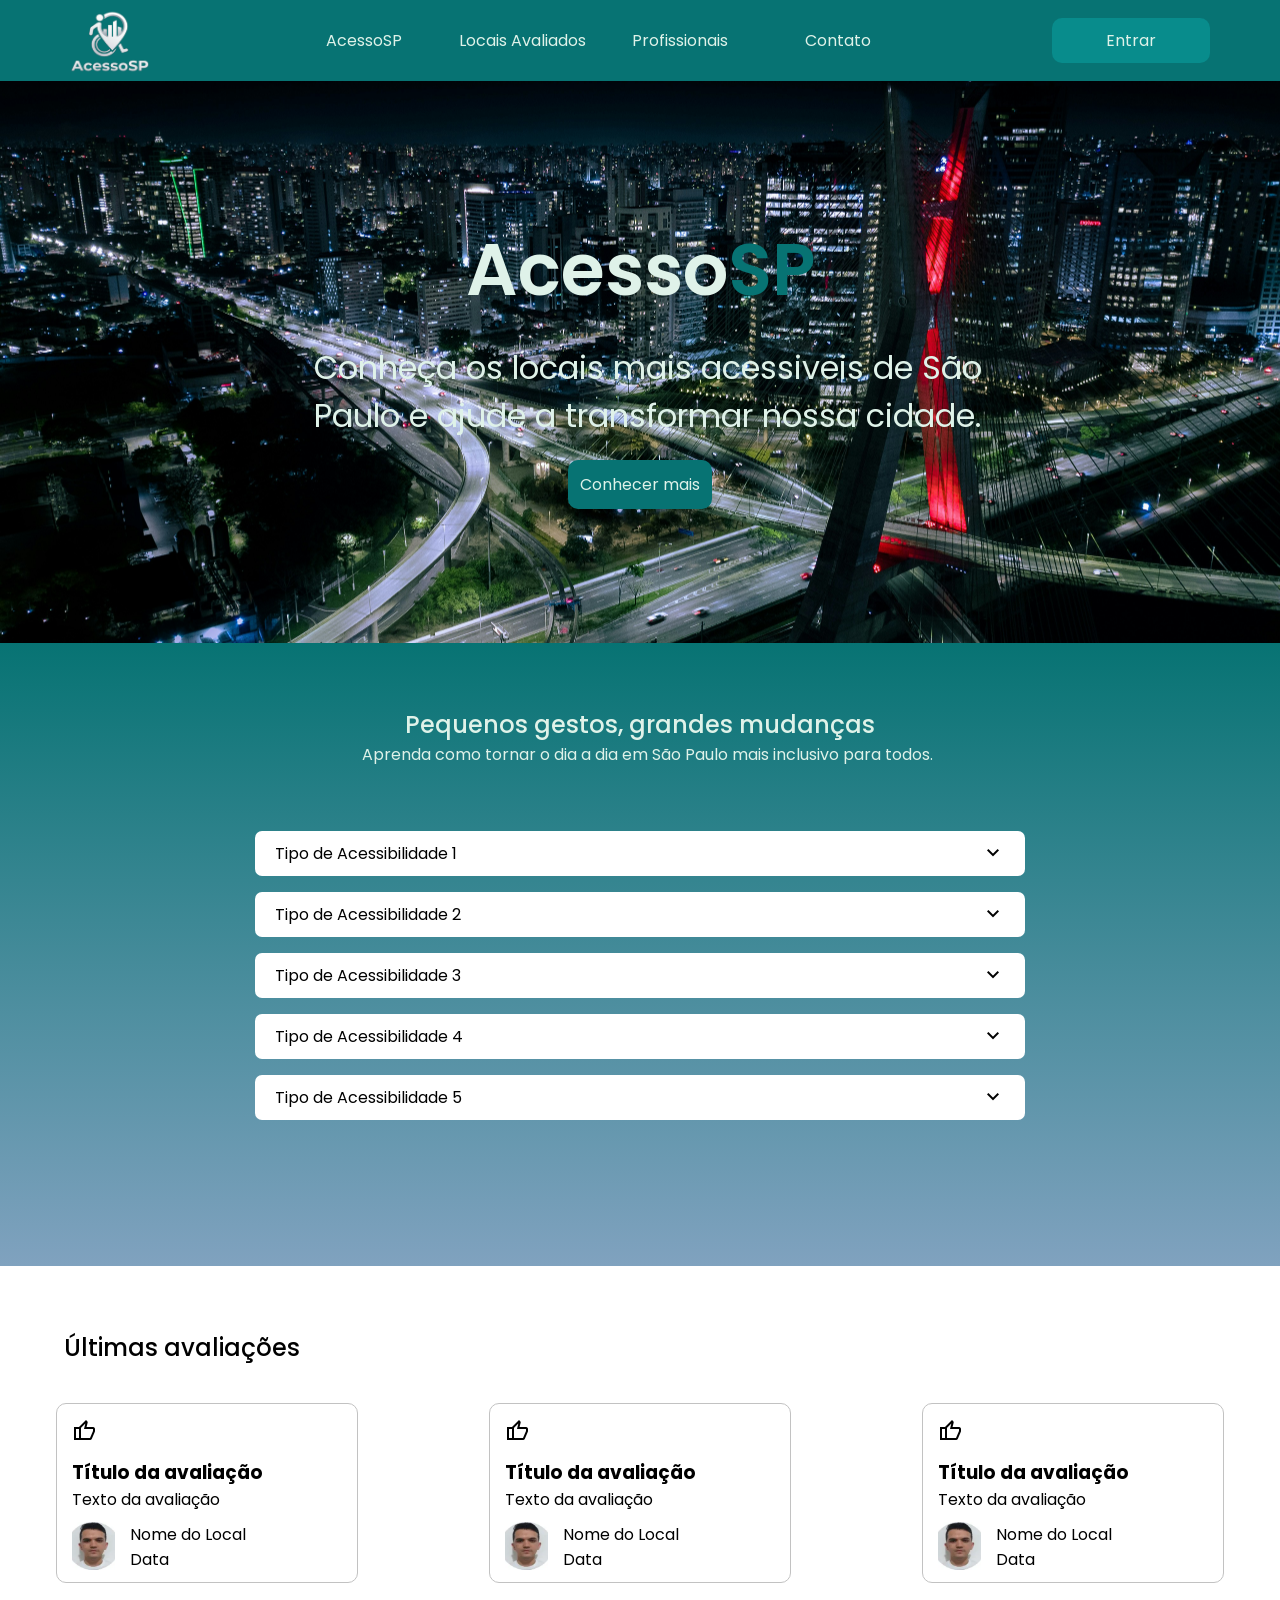
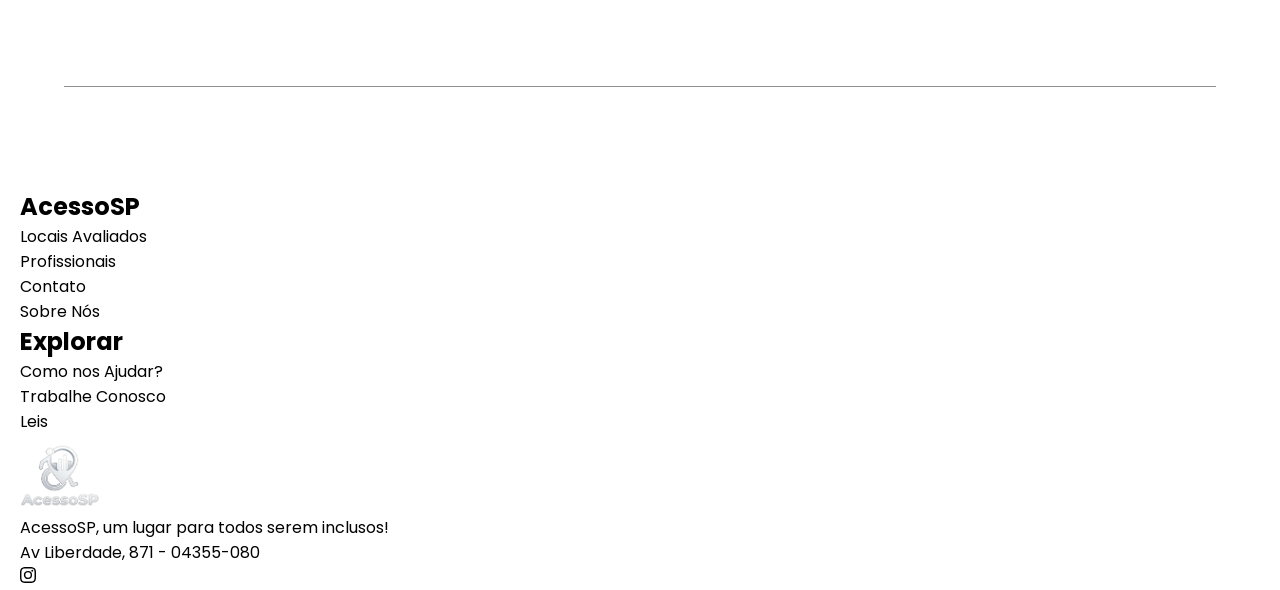
==== index.html @ da03c929 "add files" ====
<!DOCTYPE html>
<html lang="pt-BR">
<head>
    <meta charset="UTF-8">
    <meta name="viewport" content="width=device-width, initial-scale=1.0">
    <link rel="stylesheet" href="estilos/style.css">
    <link rel="stylesheet" href="https://fonts.googleapis.com/css2?family=Material+Symbols+Outlined">
    <title>AcessoSP</title>
</head>
<body>
    <header>
        <div class="cabecalho_navegacao">
            <a href="index.html"><img class="cabecalho_navegacao-logo" src="assets/logo-header.png" alt="Logo do AcessoSP"></a>
            <nav>
                <a class="cabecalho_navegacao_links" href="index.html">AcessoSP</a>
                <a class="cabecalho_navegacao_links" href="locais-avaliados.html">Locais Avaliados</a>
                <a class="cabecalho_navegacao_links" href="profissionais.html">Profissionais</a>
                <a class="cabecalho_navegacao_links" href="contato_html">Contato</a>
            </nav>
            <a class="cabecalho_link_entrar" href="login.html">Entrar</a>
        </div>
    </header>
    <main>
        <div class="hero_imagem_fundo">
            <div class="informacao_imagem_fundo">
                <h1 class="titulo_principal">Acesso<strong class="sp">SP</strong></h1>
                <p>Conheça os locais mais acessiveis de São Paulo e ajude a transformar nossa cidade.</p>
                <a href="">Conhecer mais</a>
            </div>
        </div>
        <section class="acessibilidade">
            <div class="texto_acessibilidade">
                <h2 class="texto_acessibilidade_subtitulo">Pequenos gestos, grandes mudanças</h2>
                <p>Aprenda como tornar o dia a dia em São Paulo mais inclusivo para todos.</p>
            </div>
            <ul>
                <li class="tipo_de_acessibilidade">
                    <p>Tipo de Acessibilidade 1</p>
                    <span class="material-symbols-outlined">keyboard_arrow_down</span>
                </li>
                <li class="tipo_de_acessibilidade">
                    <p>Tipo de Acessibilidade 2</p>
                    <span class="material-symbols-outlined">keyboard_arrow_down</span>
                </li>
                <li class="tipo_de_acessibilidade">
                    <p>Tipo de Acessibilidade 3</p>
                    <span class="material-symbols-outlined">keyboard_arrow_down</span>
                </li>
                <li class="tipo_de_acessibilidade">            
                    <p>Tipo de Acessibilidade 4</p>
                    <span class="material-symbols-outlined">keyboard_arrow_down</span>
                </li>
                <li class="tipo_de_acessibilidade">
                    <p>Tipo de Acessibilidade 5</p>
                    <span class="material-symbols-outlined">keyboard_arrow_down</span>
                </li>
            </ul>
        </section>
        <h2 class="avaliacoes_subtitulo">Últimas avaliações</h2>
        <section class="avaliacoes">
            <div class="row">
                <div class="avaliacoes_avaliacao">
                    <span class="material-symbols-outlined">thumb_up</span>
                    <h3 class="avaliacoes_avaliacao_subtitulo">Título da avaliação</h3>
                    <p class="avaliacoes_paragrafo">Texto da avaliação</p>
                    <div class="person-info">
                        <img class="avaliacoes_imagem" src="assets/person.png" alt="">
                        <div>
                            <p>Nome do Local</p>
                            <p>Data</p>
                        </div>
                    </div>
                </div>

                
                <div class="avaliacoes_avaliacao">
                    <span class="material-symbols-outlined">thumb_up</span>
                    <h3 class="avaliacoes_avaliacao_subtitulo">Título da avaliação</h3>
                    <p class="avaliacoes_paragrafo">Texto da avaliação</p>
                    <div class="person-info">
                        <img class="avaliacoes_imagem" src="assets/person.png" alt="">
                        <div>
                            <p>Nome do Local</p>
                            <p>Data</p>
                        </div>
                    </div>
                </div>

                <div class="avaliacoes_avaliacao">
                    <span class="material-symbols-outlined">thumb_up</span>
                    <h3 class="avaliacoes_avaliacao_subtitulo">Título da avaliação</h3>
                    <p class="avaliacoes_paragrafo">Texto da avaliação</p>
                    <div class="person-info">
                        <img class="avaliacoes_imagem" src="assets/person.png" alt="">
                        <div>
                            <p>Nome do Local</p>
                            <p>Data</p>
                        </div>
                    </div>
                </div>
            </div>
        </section>
    </main>
    <div class="line"></div>
    <footer>
        <div class="container">
            <div>
                <h2></h2>
                <ul>
                    <h2>AcessoSP</h2>
                    <li><a href="">Locais Avaliados</a></li>
                    <li><a href="">Profissionais</a></li>
                    <li><a href="">Contato</a></li>
                    <li><a href="">Sobre Nós</a></li>
                </ul>
            </div>
            <div>
                <ul>
                    <h2>Explorar</h2>
                    <li><a href="">Como nos Ajudar?</a></li>
                    <li><a href="">Trabalhe Conosco</a></li>
                    <li><a href="">Leis</a></li>
                </ul>
            </div>
            <div>
                <ul>
                    <li><a href=""><img class="cabecalho_navegacao-logo" src="assets/logo-header.png" alt="Logo do AcessoSP"></a></li>
                    <li>AcessoSP, um lugar para todos serem inclusos!</li>
                    <li>Av Liberdade, 871 - 04355-080</li>
                </ul>
                <div>
                    <svg xmlns="http://www.w3.org/2000/svg" width="16" height="16" fill="currentColor" class="bi bi-instagram" viewBox="0 0 16 16">
                        <path d="M8 0C5.829 0 5.556.01 4.703.048 3.85.088 3.269.222 2.76.42a3.9 3.9 0 0 0-1.417.923A3.9 3.9 0 0 0 .42 2.76C.222 3.268.087 3.85.048 4.7.01 5.555 0 5.827 0 8.001c0 2.172.01 2.444.048 3.297.04.852.174 1.433.372 1.942.205.526.478.972.923 1.417.444.445.89.719 1.416.923.51.198 1.09.333 1.942.372C5.555 15.99 5.827 16 8 16s2.444-.01 3.298-.048c.851-.04 1.434-.174 1.943-.372a3.9 3.9 0 0 0 1.416-.923c.445-.445.718-.891.923-1.417.197-.509.332-1.09.372-1.942C15.99 10.445 16 10.173 16 8s-.01-2.445-.048-3.299c-.04-.851-.175-1.433-.372-1.941a3.9 3.9 0 0 0-.923-1.417A3.9 3.9 0 0 0 13.24.42c-.51-.198-1.092-.333-1.943-.372C10.443.01 10.172 0 7.998 0zm-.717 1.442h.718c2.136 0 2.389.007 3.232.046.78.035 1.204.166 1.486.275.373.145.64.319.92.599s.453.546.598.92c.11.281.24.705.275 1.485.039.843.047 1.096.047 3.231s-.008 2.389-.047 3.232c-.035.78-.166 1.203-.275 1.485a2.5 2.5 0 0 1-.599.919c-.28.28-.546.453-.92.598-.28.11-.704.24-1.485.276-.843.038-1.096.047-3.232.047s-2.39-.009-3.233-.047c-.78-.036-1.203-.166-1.485-.276a2.5 2.5 0 0 1-.92-.598 2.5 2.5 0 0 1-.6-.92c-.109-.281-.24-.705-.275-1.485-.038-.843-.046-1.096-.046-3.233s.008-2.388.046-3.231c.036-.78.166-1.204.276-1.486.145-.373.319-.64.599-.92s.546-.453.92-.598c.282-.11.705-.24 1.485-.276.738-.034 1.024-.044 2.515-.045zm4.988 1.328a.96.96 0 1 0 0 1.92.96.96 0 0 0 0-1.92m-4.27 1.122a4.109 4.109 0 1 0 0 8.217 4.109 4.109 0 0 0 0-8.217m0 1.441a2.667 2.667 0 1 1 0 5.334 2.667 2.667 0 0 1 0-5.334"/>
                    </svg>
                    
                </div>
            </div>
        </div>
    </footer>
</body>
</html>
---- estilos/style.css ----
@import url('https://fonts.googleapis.com/css2?family=Poppins:ital,wght@0,100;0,200;0,300;0,400;0,500;0,600;0,700;0,800;0,900;1,100;1,200;1,300;1,400;1,500;1,600;1,700;1,800;1,900&display=swap');

* {
    margin: 0;
    padding: 0;
}



:root {
    --cor: #B2A7D9;
    --cor-do-gradiente: #80A2BF;
    --cor-link: #088C8C;
    --cor-principal: #077373;
    --cor-branca: #DFF2E9;
    --cor: #176FA6;
    --cor: #4AC7F5;
    --fonte: "Poppins", sans-serif;
}

body {
    font-family: var(--fonte);
}

/* ---------- CABEÇALHO ---------- */

.cabecalho_navegacao {
    background-color: var(--cor-principal);
    display: flex;
    flex-flow: row wrap;
    justify-content: space-around;
    align-items: center;
    width: 100%;
    height: auto;
}

nav {
    display: flex;
    gap: 10px;
    min-width: 300px;
}

.cabecalho_navegacao-logo {
    margin-top: 10px;
    width: 80px;
    height: 64px;
}

.cabecalho_navegacao_links, .cabecalho_link_entrar {
    border-radius: 10px;
    text-decoration: none;
    text-align: center;
    color: var(--cor-branca);
    width: 138px;
    padding: 5px;
}

.cabecalho_navegacao_links:hover {
    transition-duration: .5s;
    background-color: var(--cor-link);
}

.cabecalho_link_entrar {
    padding: 10px;
    background-color: var(--cor-link);
}

/* ---------- MAIN ---------- */

.hero_imagem_fundo {
    width: 100%;
    height: 562px;
    background: url("../assets/fundo.png") no-repeat center / cover scroll;
}

.informacao_imagem_fundo {
    display: flex;
    flex-flow: column;
    justify-content: center;
    align-items: center;
    gap: 20px;
    height: 562px;
}

.titulo_principal {
    font-weight: 600;
    font-size: 4.5rem;
    color: var(--cor-branca);
}

strong.sp {
    font-weight: 600;
    color: var(--cor-principal);
}

.informacao_imagem_fundo > p {
    min-width: 300px;
    max-width: 726px;
    text-align: center;
    color: var(--cor-branca);
    font-size: 2rem;
}

.informacao_imagem_fundo > a {
    background-color: var(--cor-principal);
    border-radius: 10px;
    padding: 12px;
    text-decoration: none;
    color: var(--cor-branca);
}

.informacao_imagem_fundo > a:hover {
    transition-duration: .5s;
    background-color: var(--cor-link);
}

/* ---------- TIPO DE ACESSIBILIDADE ---------- */

section.acessibilidade { 
    width: 100%;
    height: 623px;
    display: flex;
    flex-flow: column nowrap;
    align-items: center;
    background-image: linear-gradient(to bottom, var(--cor-principal), var(--cor-do-gradiente));
}

div.texto_acessibilidade {
    text-align: center;
    margin-top: 64px;
    margin-bottom: 48px;
    color: var(--cor-branca);
}

.texto_acessibilidade_subtitulo {
    font-weight: 500;
}

li.tipo_de_acessibilidade {
    background-color: #fff;
    padding: 10px;
    margin: 16px;
    width: 300px;
    display: flex;
    flex-flow: row nowrap;
    border-radius: 7px;
    justify-content: space-between;
    transition-duration: .5s;
}

.tipo_de_acessibilidade > p {
    padding-left: 10px;
}

.tipo_de_acessibilidade > span {
    padding-right: 10px;
}



/* ---------- AVALIAÇÕES ---------- */

.avaliacoes {
    height: auto;
}

div.row {
    display: flex;
    flex-flow: column nowrap;
    gap: 20px;
}

.avaliacoes_subtitulo {
    font-size: 1.5rem;
    font-weight: 500;
    margin: 5% 0% 3% 5%;
}

.avaliacoes_avaliacao {
    width: 350px;
    margin: auto;
    height: auto;
    border-radius: 10px;
    border: 1px rgb(194, 194, 194) solid;
    transition-duration: .5s;
}

div.avaliacoes_avaliacao > span.material-symbols-outlined {
    padding: 15px;
}

div.avaliacoes_avaliacao > span, h3, p, div.person-info {
    padding-left: 15px;
}

.person-info {
    display: flex;
    padding: 10px;
}

.avaliacoes_imagem {
    width: 43px;
    height: 48px;
}

div.line {
    background-color: rgba(114, 108, 108, 0.767);
    height: 1px;
    width: 90%;
    margin: 8% 5% 8% 5%;
}

/* ----------------------- FOOTER --------------------------- */

div.container {
    display: flex;
    flex-flow: column;
    margin: 0 20px 0 20px;
    justify-content: space-between;
}

li {
    list-style: none;
}

li > a {
    text-decoration: none;
    color: black;
}

li > a:hover {
    text-decoration: underline;
}

@media (min-width: 650px) {
    li.tipo_de_acessibilidade {
        width: 550px;
        transition-duration: .5s;
    }

    .avaliacoes_avaliacao {
        width: 600px;
        transition-duration: .5s;
    }
}

@media (min-width: 850px) {
    li.tipo_de_acessibilidade {
        width: 750px;
        transition-duration: .5s;
    }
}

@media (min-width: 1000px) {
    .avaliacoes_avaliacao {
        width: 300px;
        transition-duration: .5s;
    }

    div.row {
        flex-flow: row;
        transition-duration: .5s;
    }
}
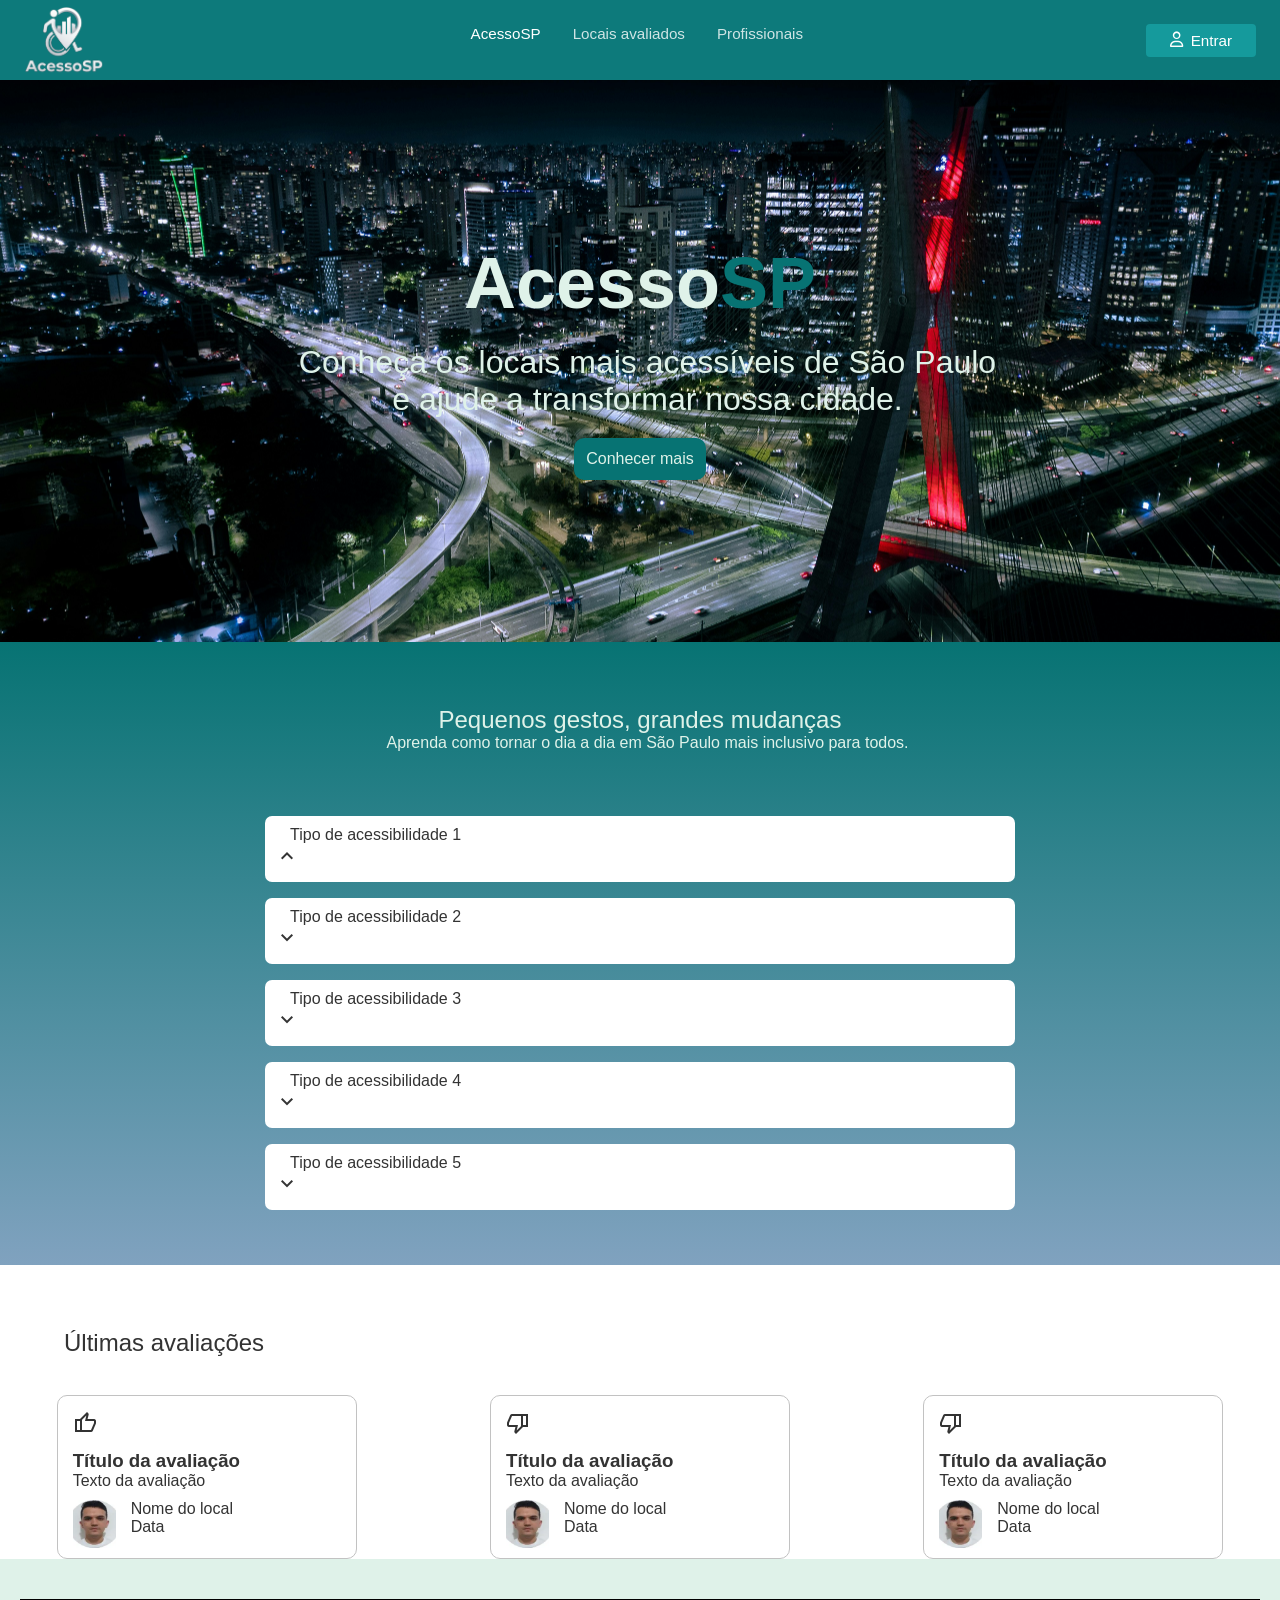
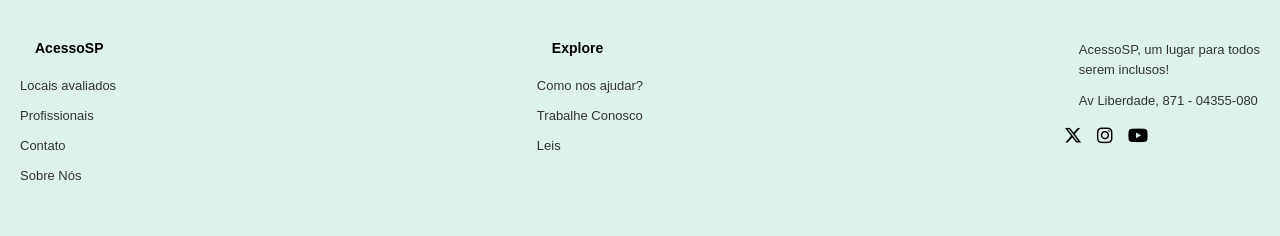
==== commit ae7d29f0: "update" ====
--- a/index.html
+++ b/index.html
@@ -3,59 +3,86 @@
 <head>
     <meta charset="UTF-8">
     <meta name="viewport" content="width=device-width, initial-scale=1.0">
-    <link rel="stylesheet" href="estilos/style.css">
+    <link rel="stylesheet" href="../estilos/global.css">
+    <link rel="stylesheet" href="../estilos/style.css">
+    <link rel="stylesheet" href="https://cdnjs.cloudflare.com/ajax/libs/font-awesome/6.4.0/css/all.min.css">
     <link rel="stylesheet" href="https://fonts.googleapis.com/css2?family=Material+Symbols+Outlined">
-    <title>AcessoSP</title>
+    <title>AcessoSP - Home</title>
 </head>
-<body>
-    <header>
-        <div class="cabecalho_navegacao">
-            <a href="index.html"><img class="cabecalho_navegacao-logo" src="assets/logo-header.png" alt="Logo do AcessoSP"></a>
-            <nav>
-                <a class="cabecalho_navegacao_links" href="index.html">AcessoSP</a>
-                <a class="cabecalho_navegacao_links" href="locais-avaliados.html">Locais Avaliados</a>
-                <a class="cabecalho_navegacao_links" href="profissionais.html">Profissionais</a>
-                <a class="cabecalho_navegacao_links" href="contato_html">Contato</a>
-            </nav>
-            <a class="cabecalho_link_entrar" href="login.html">Entrar</a>
-        </div>
+<body class="page">
+    <header class="navbar">
+        <a href="index.html" class="navbar__logo">
+            <img class="cabecalho_navegacao-logo" src="../assets/logo-header.png" alt="Logo do AcessoSP">
+        </a>
+
+        <button class="navbar__toggle" aria-label="Abrir menu" onclick="toggleMenu()">
+            <span class="navbar__toggle-bar"></span>
+            <span class="navbar__toggle-bar"></span>
+            <span class="navbar__toggle-bar"></span>
+        </button>
+
+        <nav class="navbar__menu" id="navbarMenu">
+            <ul class="navbar__list">
+                <li class="navbar__nav-item"><a href="index.html" class="navbar__link navbar__link--active">AcessoSP</a></li>
+                <li class="navbar__nav-item"><a href="locais-avaliados.html" class="navbar__link">Locais avaliados</a></li>
+                <li class="navbar__nav-item"><a href="encontre-profissionais.html" class="navbar__link">Profissionais</a></li>
+            </ul>
+            <a href="login.html" class="navbar__login-btn">
+                <i class="fa-regular fa-user"></i> Entrar
+            </a>
+        </nav>
     </header>
+
     <main>
         <div class="hero_imagem_fundo">
             <div class="informacao_imagem_fundo">
                 <h1 class="titulo_principal">Acesso<strong class="sp">SP</strong></h1>
-                <p>Conheça os locais mais acessiveis de São Paulo e ajude a transformar nossa cidade.</p>
-                <a href="">Conhecer mais</a>
+                <p>Conheça os locais mais acessíveis de São Paulo e ajude a transformar nossa cidade.</p>
+                <a href="#acessibilidade">Conhecer mais</a>
             </div>
         </div>
-        <section class="acessibilidade">
+
+        <section id="acessibilidade" class="acessibilidade">
             <div class="texto_acessibilidade">
                 <h2 class="texto_acessibilidade_subtitulo">Pequenos gestos, grandes mudanças</h2>
                 <p>Aprenda como tornar o dia a dia em São Paulo mais inclusivo para todos.</p>
             </div>
-            <ul>
+            
+            <ul class="lista-acessibilidade">
+                <li class="tipo_de_acessibilidade expandido">
+                    <div class="acessibilidade-cabecalho">
+                        <p>Tipo de acessibilidade 1</p>
+                        <span class="material-symbols-outlined">keyboard_arrow_up</span>
+                    </div>
+                </li>
+                
                 <li class="tipo_de_acessibilidade">
-                    <p>Tipo de Acessibilidade 1</p>
-                    <span class="material-symbols-outlined">keyboard_arrow_down</span>
+                    <div class="acessibilidade-cabecalho">
+                        <p>Tipo de acessibilidade 2</p>
+                        <span class="material-symbols-outlined">keyboard_arrow_down</span>
+                    </div>
                 </li>
                 <li class="tipo_de_acessibilidade">
-                    <p>Tipo de Acessibilidade 2</p>
-                    <span class="material-symbols-outlined">keyboard_arrow_down</span>
+                    <div class="acessibilidade-cabecalho">
+                        <p>Tipo de acessibilidade 3</p>
+                        <span class="material-symbols-outlined">keyboard_arrow_down</span>
+                    </div>
                 </li>
                 <li class="tipo_de_acessibilidade">
-                    <p>Tipo de Acessibilidade 3</p>
-                    <span class="material-symbols-outlined">keyboard_arrow_down</span>
-                </li>
-                <li class="tipo_de_acessibilidade">            
-                    <p>Tipo de Acessibilidade 4</p>
-                    <span class="material-symbols-outlined">keyboard_arrow_down</span>
+                    <div class="acessibilidade-cabecalho">
+                        <p>Tipo de acessibilidade 4</p>
+                        <span class="material-symbols-outlined">keyboard_arrow_down</span>
+                    </div>
                 </li>
                 <li class="tipo_de_acessibilidade">
-                    <p>Tipo de Acessibilidade 5</p>
-                    <span class="material-symbols-outlined">keyboard_arrow_down</span>
+                    <div class="acessibilidade-cabecalho">
+                        <p>Tipo de acessibilidade 5</p>
+                        <span class="material-symbols-outlined">keyboard_arrow_down</span>
+                    </div>
                 </li>
             </ul>
         </section>
+
         <h2 class="avaliacoes_subtitulo">Últimas avaliações</h2>
         <section class="avaliacoes">
             <div class="row">
@@ -64,78 +91,82 @@
                     <h3 class="avaliacoes_avaliacao_subtitulo">Título da avaliação</h3>
                     <p class="avaliacoes_paragrafo">Texto da avaliação</p>
                     <div class="person-info">
-                        <img class="avaliacoes_imagem" src="assets/person.png" alt="">
+                        <img class="avaliacoes_imagem" src="../assets/person.png" alt="Foto do usuário">
                         <div>
-                            <p>Nome do Local</p>
-                            <p>Data</p>
-                        </div>
-                    </div>
-                </div>
-
-                
-                <div class="avaliacoes_avaliacao">
-                    <span class="material-symbols-outlined">thumb_up</span>
-                    <h3 class="avaliacoes_avaliacao_subtitulo">Título da avaliação</h3>
-                    <p class="avaliacoes_paragrafo">Texto da avaliação</p>
-                    <div class="person-info">
-                        <img class="avaliacoes_imagem" src="assets/person.png" alt="">
-                        <div>
-                            <p>Nome do Local</p>
-                            <p>Data</p>
+                            <p>Nome do local</p>
+                            <p class="data-avaliacao">Data</p>
                         </div>
                     </div>
                 </div>
 
                 <div class="avaliacoes_avaliacao">
-                    <span class="material-symbols-outlined">thumb_up</span>
+                    <span class="material-symbols-outlined">thumb_down</span>
                     <h3 class="avaliacoes_avaliacao_subtitulo">Título da avaliação</h3>
                     <p class="avaliacoes_paragrafo">Texto da avaliação</p>
                     <div class="person-info">
-                        <img class="avaliacoes_imagem" src="assets/person.png" alt="">
+                        <img class="avaliacoes_imagem" src="../assets/person.png" alt="Foto do usuário">
                         <div>
-                            <p>Nome do Local</p>
-                            <p>Data</p>
+                            <p>Nome do local</p>
+                            <p class="data-avaliacao">Data</p>
+                        </div>
+                    </div>
+                </div>
+
+                <div class="avaliacoes_avaliacao">
+                    <span class="material-symbols-outlined">thumb_down</span>
+                    <h3 class="avaliacoes_avaliacao_subtitulo">Título da avaliação</h3>
+                    <p class="avaliacoes_paragrafo">Texto da avaliação</p>
+                    <div class="person-info">
+                        <img class="avaliacoes_imagem" src="../assets/person.png" alt="Foto do usuário">
+                        <div>
+                            <p>Nome do local</p>
+                            <p class="data-avaliacao">Data</p>
                         </div>
                     </div>
                 </div>
             </div>
         </section>
     </main>
-    <div class="line"></div>
+
     <footer>
-        <div class="container">
-            <div>
-                <h2></h2>
+        <hr class="linha-footer">
+        <div class="container footer-container">
+            <div class="footer-coluna">
+                <h3>AcessoSP</h3>
                 <ul>
-                    <h2>AcessoSP</h2>
-                    <li><a href="">Locais Avaliados</a></li>
-                    <li><a href="">Profissionais</a></li>
-                    <li><a href="">Contato</a></li>
+                    <li><a href="locais-avaliados.html">Locais avaliados</a></li>
+                    <li><a href="profissionais.html">Profissionais</a></li>
+                    <li><a href="contato.html">Contato</a></li>
                     <li><a href="">Sobre Nós</a></li>
                 </ul>
             </div>
-            <div>
+            
+            <div class="footer-coluna">
+                <h3>Explore</h3>
                 <ul>
-                    <h2>Explorar</h2>
-                    <li><a href="">Como nos Ajudar?</a></li>
+                    <li><a href="">Como nos ajudar?</a></li>
                     <li><a href="">Trabalhe Conosco</a></li>
                     <li><a href="">Leis</a></li>
                 </ul>
             </div>
-            <div>
-                <ul>
-                    <li><a href=""><img class="cabecalho_navegacao-logo" src="assets/logo-header.png" alt="Logo do AcessoSP"></a></li>
-                    <li>AcessoSP, um lugar para todos serem inclusos!</li>
-                    <li>Av Liberdade, 871 - 04355-080</li>
-                </ul>
-                <div>
-                    <svg xmlns="http://www.w3.org/2000/svg" width="16" height="16" fill="currentColor" class="bi bi-instagram" viewBox="0 0 16 16">
-                        <path d="M8 0C5.829 0 5.556.01 4.703.048 3.85.088 3.269.222 2.76.42a3.9 3.9 0 0 0-1.417.923A3.9 3.9 0 0 0 .42 2.76C.222 3.268.087 3.85.048 4.7.01 5.555 0 5.827 0 8.001c0 2.172.01 2.444.048 3.297.04.852.174 1.433.372 1.942.205.526.478.972.923 1.417.444.445.89.719 1.416.923.51.198 1.09.333 1.942.372C5.555 15.99 5.827 16 8 16s2.444-.01 3.298-.048c.851-.04 1.434-.174 1.943-.372a3.9 3.9 0 0 0 1.416-.923c.445-.445.718-.891.923-1.417.197-.509.332-1.09.372-1.942C15.99 10.445 16 10.173 16 8s-.01-2.445-.048-3.299c-.04-.851-.175-1.433-.372-1.941a3.9 3.9 0 0 0-.923-1.417A3.9 3.9 0 0 0 13.24.42c-.51-.198-1.092-.333-1.943-.372C10.443.01 10.172 0 7.998 0zm-.717 1.442h.718c2.136 0 2.389.007 3.232.046.78.035 1.204.166 1.486.275.373.145.64.319.92.599s.453.546.598.92c.11.281.24.705.275 1.485.039.843.047 1.096.047 3.231s-.008 2.389-.047 3.232c-.035.78-.166 1.203-.275 1.485a2.5 2.5 0 0 1-.599.919c-.28.28-.546.453-.92.598-.28.11-.704.24-1.485.276-.843.038-1.096.047-3.232.047s-2.39-.009-3.233-.047c-.78-.036-1.203-.166-1.485-.276a2.5 2.5 0 0 1-.92-.598 2.5 2.5 0 0 1-.6-.92c-.109-.281-.24-.705-.275-1.485-.038-.843-.046-1.096-.046-3.233s.008-2.388.046-3.231c.036-.78.166-1.204.276-1.486.145-.373.319-.64.599-.92s.546-.453.92-.598c.282-.11.705-.24 1.485-.276.738-.034 1.024-.044 2.515-.045zm4.988 1.328a.96.96 0 1 0 0 1.92.96.96 0 0 0 0-1.92m-4.27 1.122a4.109 4.109 0 1 0 0 8.217 4.109 4.109 0 0 0 0-8.217m0 1.441a2.667 2.667 0 1 1 0 5.334 2.667 2.667 0 0 1 0-5.334"/>
-                    </svg>
-                    
+            
+            <div class="footer-coluna info-empresa">
+                <p>AcessoSP, um lugar para todos<br>serem inclusos!</p>
+                <p>Av Liberdade, 871 - 04355-080</p>
+                
+                <div class="redes-sociais">
+                    <a href=""><i class="fa-brands fa-x-twitter"></i></a>
+                    <a href=""><i class="fa-brands fa-instagram"></i></a>
+                    <a href=""><i class="fa-brands fa-youtube"></i></a>
                 </div>
             </div>
         </div>
     </footer>
+    <script>
+        function toggleMenu() {
+            const menu = document.getElementById('navbarMenu');
+            menu.classList.toggle('navbar__menu--open');
+        }
+    </script>
 </body>
 </html>
--- a/estilos/global.css
+++ b/estilos/global.css
@@ -0,0 +1,328 @@
+/* ==========================================================================
+   1. VARIÁVEIS GLOBAIS (Design System do AcessoSP)
+   ========================================================================== */
+:root {
+    /* Cores Principais (Paleta de Verdes/Azuis do Layout) */
+    --color-primary: #0d7a7b;       /* Verde escuro principal da Navbar */
+    --color-primary-hover: #0a5f60; /* Verde mais escuro para hovers */
+    --color-secondary: #159a9c;     /* Verde claro dos botões secundários */
+    --color-secondary-hover: #128a8b;
+    --color-bg-menu-mobile: #0b6364;/* Fundo da gaveta do menu no celular */
+    --color-accent-blue: #1a65d6;   /* Azul usado em botões de ação externa (ex: Envie, Links) */
+    --color-accent-blue-hover: #1455b5;
+
+    /* Tons Neutros */
+    --color-white: #ffffff;
+    --color-gray-light: #f9f9f9; 
+    --color-border: #dddddd;     
+    --color-text-main: #333333;  
+    --color-text-muted: #666666; 
+
+    /* Tipografia e Estrutura */
+    --font-main: -apple-system, BlinkMacSystemFont, "Segoe UI", Roboto, Helvetica, Arial, sans-serif;
+    --max-width-content: 1100px;    /* Alinhamento padrão das seções do site */
+}
+
+/* ==========================================================================
+   2. RESET UNIVERSAL & BOAS PRÁTICAS
+   ========================================================================== */
+* {
+    margin: 0;
+    padding: 0;
+    box-sizing: border-box;
+}
+
+body.page {
+    font-family: var(--font-main);
+    background-color: var(--color-white);
+    color: var(--color-text-main);
+    display: flex;
+    flex-direction: column;
+    min-height: 100vh; /* Garante que o footer fique na base da tela se a página tiver pouco conteúdo */
+}
+
+/* Reset de elementos comuns para evitar repetição por página */
+a {
+    text-decoration: none;
+    color: inherit;
+    transition: color 0.2s ease, opacity 0.2s ease;
+}
+
+li {
+    list-style: none;
+}
+
+img {
+    max-width: 100%;
+    display: block;
+}
+
+button, input, select {
+    font-family: inherit;
+}
+
+/* Classe utilitária para o conteúdo principal não sumir atrás do header */
+.main-content {
+    flex: 1; /* Força o main a empurrar o footer para baixo */
+}
+
+/* ==========================================================================
+   3. COMPONENTE COMPARTILHADO: NAVBAR (Mobile-First)
+   ========================================================================== */
+
+   .cabecalho_navegacao-logo {
+    width: 80px;
+    height: 70px;
+}
+.navbar {
+    display: flex;
+    justify-content: space-between;
+    align-items: center;
+    background-color: var(--color-primary);
+    padding: 0 1.5rem;
+    height: 80px;
+    position: relative;
+    z-index: 100; /* Mantém a navbar sempre acima de mapas ou overlays */
+}
+
+.navbar__logo {
+    display: flex;
+    align-items: center;
+    cursor: pointer;
+}
+
+/* Botão Hambúrguer (Mobile) */
+.navbar__toggle {
+    display: flex;
+    flex-direction: column;
+    justify-content: space-between;
+    width: 24px;
+    height: 18px;
+    background: transparent;
+    border: none;
+    cursor: pointer;
+}
+
+.navbar__toggle-bar {
+    height: 3px;
+    width: 100%;
+    background-color: var(--color-white);
+    border-radius: 2px;
+    transition: all 0.3s ease;
+}
+
+/* Menu de navegação oculto no Mobile por padrão */
+.navbar__menu {
+    position: absolute;
+    top: 80px;
+    left: 0;
+    width: 100%;
+    background-color: var(--color-bg-menu-mobile);
+    display: flex;
+    flex-direction: column;
+    gap: 1.5rem;
+    padding: 2rem;
+    
+    /* Estado inicial (Escondido com animação suave) */
+    opacity: 0;
+    visibility: hidden;
+    transform: translateY(-10px);
+    transition: all 0.3s ease;
+}
+
+/* Modificador BEM: Ativado via JavaScript ao clicar no hambúrguer */
+.navbar__menu--open {
+    opacity: 1;
+    visibility: visible;
+    transform: translateY(0);
+}
+
+.navbar__list {
+    display: flex;
+    flex-direction: column;
+    gap: 1.25rem;
+}
+
+.navbar__link {
+    color: rgba(255, 255, 255, 0.8);
+    font-size: 1.1rem;
+}
+
+.navbar__link:hover,
+.navbar__link--active {
+    color: var(--color-white);
+    font-weight: 500;
+}
+
+.navbar__login-btn {
+    display: flex;
+    align-items: center;
+    justify-content: center;
+    gap: 0.5rem;
+    background-color: var(--color-secondary);
+    color: var(--color-white);
+    border: none;
+    padding: 0.75rem 1.5rem;
+    border-radius: 4px;
+    width: 100%;
+    font-size: 1rem;
+    cursor: pointer;
+    transition: background-color 0.2s ease;
+}
+
+.navbar__login-btn:hover {
+    background-color: var(--color-secondary-hover);
+}
+
+footer {
+    width: 100%;
+    padding-bottom: 40px;
+    background-color: var(--cor-branca, #ffffff);
+}
+
+.linha-footer {
+    border: none;
+    border-top: 1px solid #000000;
+    margin: 40px 20px;
+}
+
+div.container {
+    display: flex;
+    flex-flow: column;
+    margin: 0 20px 0 20px;
+    justify-content: space-between;
+    gap: 40px;
+}
+
+.footer-coluna h3 {
+    font-size: 14px;
+    font-weight: 700;
+    color: #000;
+    margin-bottom: 20px;
+}
+
+.footer-coluna ul {
+    padding: 0;
+}
+
+li {
+    list-style: none;
+    margin-bottom: 12px;
+}
+
+li > a {
+    text-decoration: none;
+    color: #333333;
+    font-size: 13px;
+}
+
+li > a:hover {
+    text-decoration: underline;
+}
+
+.info-empresa p {
+    font-size: 13px;
+    color: #333333;
+    margin-bottom: 12px;
+    line-height: 1.5;
+}
+
+.redes-sociais {
+    display: flex;
+    gap: 15px;
+    margin-top: 15px;
+}
+
+.redes-sociais a {
+    color: #000000;
+    text-decoration: none;
+    font-size: 18px;
+    transition: 0.2s;
+}
+
+.redes-sociais a:hover {
+    opacity: 0.6;
+}
+
+
+@media (min-width: 650px) {
+    li.tipo_de_acessibilidade {
+        width: 550px;
+        transition-duration: .5s;
+    }
+
+    .avaliacoes_avaliacao {
+        width: 600px;
+        transition-duration: .5s;
+    }
+}
+
+@media (min-width: 750px) {
+    div.container {
+        flex-flow: row;
+        gap: 20px;
+    }
+}
+
+@media (min-width: 850px) {
+    li.tipo_de_acessibilidade {
+        width: 750px;
+        transition-duration: .5s;
+    }
+}
+
+@media (min-width: 1000px) {
+    .avaliacoes_avaliacao {
+        width: 300px;
+        transition-duration: .5s;
+    }
+
+    div.row {
+        flex-flow: row;
+        transition-duration: .5s;
+    }
+}
+
+/* ==========================================================================
+   4. TRANSIÇÃO DE COMPORTAMENTO (Media Query para Desktop)
+   ========================================================================== */
+@media (min-width: 768px) {
+    /* Oculta o hambúrguer, já que temos espaço para o menu horizontal */
+    .navbar__toggle {
+        display: none;
+    }
+
+    /* Transforma a gaveta mobile em uma barra horizontal limpa */
+    .navbar__menu {
+        position: static;
+        flex-direction: row;
+        justify-content: space-between;
+        align-items: center;
+        background-color: transparent;
+        padding: 0;
+        width: auto;
+        flex: 1;
+        margin-left: 3rem;
+        
+        /* Força a exibição anulando as propriedades restritivas do mobile */
+        opacity: 1;
+        visibility: visible;
+        transform: translateY(0);
+    }
+
+    .navbar__list {
+        flex-direction: row;
+        gap: 2rem;
+        margin: 0 auto; /* Centraliza perfeitamente os links no meio do header */
+    }
+
+    .navbar__link {
+        font-size: 0.95rem;
+    }
+
+    .navbar__login-btn {
+        width: auto; /* O botão deixa de ocupar 100% e abraça apenas o texto */
+        padding: 0.5rem 1.5rem;
+        font-size: 0.95rem;
+    }
+}
--- a/estilos/style.css
+++ b/estilos/style.css
@@ -4,8 +4,6 @@
     margin: 0;
     padding: 0;
 }
-
-
 
 :root {
     --cor: #B2A7D9;
@@ -18,51 +16,53 @@
     --fonte: "Poppins", sans-serif;
 }
 
-body {
-    font-family: var(--fonte);
+body.page {
+    font-family: -apple-system, BlinkMacSystemFont, "Segoe UI", Roboto, Arial, sans-serif;
+    background-color: #ffffff;
+    color: #333333;
+    display: flex;
+    flex-direction: column;
+    min-height: 100vh;
 }
 
 /* ---------- CABEÇALHO ---------- */
 
-.cabecalho_navegacao {
-    background-color: var(--cor-principal);
-    display: flex;
-    flex-flow: row wrap;
-    justify-content: space-around;
+.header {
+    display: flex;
+    justify-content: space-between;
     align-items: center;
-    width: 100%;
-    height: auto;
-}
-
-nav {
-    display: flex;
-    gap: 10px;
-    min-width: 300px;
+    background-color: #0d7a7b;
+    padding: 1rem 3rem;
+    height: 80px;
+}
+
+.header__logo { display: flex; align-items: center; }
+.header__nav { flex: 1; display: flex; justify-content: center; }
+.header__nav-list { display: flex; gap: 2rem; }
+.header__nav-link { color: #ffffff; font-size: 0.95rem; padding: 10px;}
+
+.header__nav-link:hover {
+    background-color: #088C8C;
+    transition-duration: .5s;
+    
+}
+
+.header__login-btn {
+    display: flex;
+    align-items: center;
+    gap: 0.5rem;
+    background-color: #159a9c;
+    color: #ffffff;
+    border: none;
+    padding: 0.6rem 1.5rem;
+    border-radius: 4px;
+    font-size: 0.95rem;
+    cursor: pointer;
 }
 
 .cabecalho_navegacao-logo {
-    margin-top: 10px;
     width: 80px;
-    height: 64px;
-}
-
-.cabecalho_navegacao_links, .cabecalho_link_entrar {
-    border-radius: 10px;
-    text-decoration: none;
-    text-align: center;
-    color: var(--cor-branca);
-    width: 138px;
-    padding: 5px;
-}
-
-.cabecalho_navegacao_links:hover {
-    transition-duration: .5s;
-    background-color: var(--cor-link);
-}
-
-.cabecalho_link_entrar {
-    padding: 10px;
-    background-color: var(--cor-link);
+    height: 70px;
 }
 
 /* ---------- MAIN ---------- */
@@ -203,34 +203,79 @@
     height: 48px;
 }
 
-div.line {
-    background-color: rgba(114, 108, 108, 0.767);
-    height: 1px;
-    width: 90%;
-    margin: 8% 5% 8% 5%;
-}
 
 /* ----------------------- FOOTER --------------------------- */
+
+footer {
+    width: 100%;
+    padding-bottom: 40px;
+    background-color: var(--cor-branca, #ffffff);
+}
+
+.linha-footer {
+    border: none;
+    border-top: 1px solid #000000;
+    margin: 40px 20px;
+}
 
 div.container {
     display: flex;
     flex-flow: column;
     margin: 0 20px 0 20px;
     justify-content: space-between;
+    gap: 40px;
+}
+
+.footer-coluna h3 {
+    font-size: 14px;
+    font-weight: 700;
+    color: #000;
+    margin-bottom: 20px;
+}
+
+.footer-coluna ul {
+    padding: 0;
 }
 
 li {
     list-style: none;
+    margin-bottom: 12px;
 }
 
 li > a {
     text-decoration: none;
-    color: black;
+    color: #333333;
+    font-size: 13px;
 }
 
 li > a:hover {
     text-decoration: underline;
 }
+
+.info-empresa p {
+    font-size: 13px;
+    color: #333333;
+    margin-bottom: 12px;
+    line-height: 1.5;
+}
+
+.redes-sociais {
+    display: flex;
+    gap: 15px;
+    margin-top: 15px;
+}
+
+.redes-sociais a {
+    color: #000000;
+    text-decoration: none;
+    font-size: 18px;
+    transition: 0.2s;
+}
+
+.redes-sociais a:hover {
+    opacity: 0.6;
+}
+
 
 @media (min-width: 650px) {
     li.tipo_de_acessibilidade {
@@ -244,6 +289,13 @@
     }
 }
 
+@media (min-width: 750px) {
+    div.container {
+        flex-flow: row;
+        gap: 20px;
+    }
+}
+
 @media (min-width: 850px) {
     li.tipo_de_acessibilidade {
         width: 750px;
